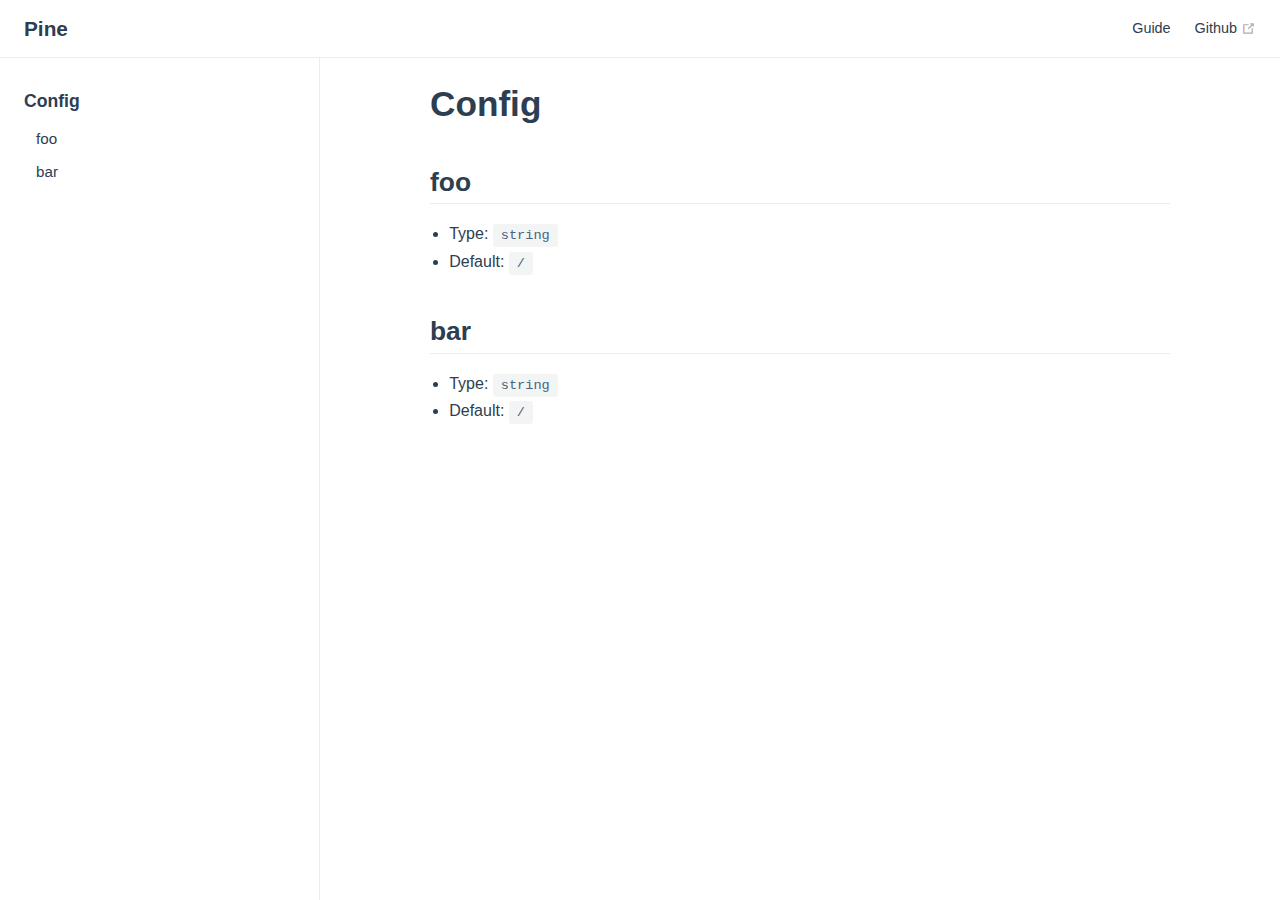
==== config/index.html @ f1e0f578 "initial commit" ====
<!DOCTYPE html>
<html lang="en-US">
  <head>
    <meta charset="utf-8">
    <meta name="viewport" content="width=device-width,initial-scale=1">
    <title>Config | Pine</title>
    <meta name="generator" content="VuePress 1.9.7">
    
    <meta name="description" content="">
    <meta name="theme-color" content="#3eaf7c">
    <meta name="apple-mobile-web-app-capable" content="yes">
    <meta name="apple-mobile-web-app-status-bar-style" content="black">
    
    <link rel="preload" href="/assets/css/0.styles.39a267be.css" as="style"><link rel="preload" href="/assets/js/app.b1ec6d34.js" as="script"><link rel="preload" href="/assets/js/2.e7767448.js" as="script"><link rel="preload" href="/assets/js/10.a19253a8.js" as="script"><link rel="prefetch" href="/assets/js/11.ebd62ddd.js"><link rel="prefetch" href="/assets/js/12.dfc4c2cf.js"><link rel="prefetch" href="/assets/js/13.0dc59c87.js"><link rel="prefetch" href="/assets/js/14.77c9f6ec.js"><link rel="prefetch" href="/assets/js/15.d4dd7ac7.js"><link rel="prefetch" href="/assets/js/16.641fc0c1.js"><link rel="prefetch" href="/assets/js/17.ef81d6ae.js"><link rel="prefetch" href="/assets/js/18.2c83feb0.js"><link rel="prefetch" href="/assets/js/19.b9b3221e.js"><link rel="prefetch" href="/assets/js/3.e2c10d88.js"><link rel="prefetch" href="/assets/js/4.1ddbd436.js"><link rel="prefetch" href="/assets/js/5.36d3f813.js"><link rel="prefetch" href="/assets/js/6.9d0b0da1.js"><link rel="prefetch" href="/assets/js/7.0ec991a2.js"><link rel="prefetch" href="/assets/js/8.6fa378a0.js"><link rel="prefetch" href="/assets/js/9.0c739134.js">
    <link rel="stylesheet" href="/assets/css/0.styles.39a267be.css">
  </head>
  <body>
    <div id="app" data-server-rendered="true"><div class="theme-container"><header class="navbar"><div class="sidebar-button"><svg xmlns="http://www.w3.org/2000/svg" aria-hidden="true" role="img" viewBox="0 0 448 512" class="icon"><path fill="currentColor" d="M436 124H12c-6.627 0-12-5.373-12-12V80c0-6.627 5.373-12 12-12h424c6.627 0 12 5.373 12 12v32c0 6.627-5.373 12-12 12zm0 160H12c-6.627 0-12-5.373-12-12v-32c0-6.627 5.373-12 12-12h424c6.627 0 12 5.373 12 12v32c0 6.627-5.373 12-12 12zm0 160H12c-6.627 0-12-5.373-12-12v-32c0-6.627 5.373-12 12-12h424c6.627 0 12 5.373 12 12v32c0 6.627-5.373 12-12 12z"></path></svg></div> <a href="/" class="home-link router-link-active"><!----> <span class="site-name">Pine</span></a> <div class="links"><!----> <nav class="nav-links can-hide"><div class="nav-item"><a href="/guide/" class="nav-link">
  Guide
</a></div><div class="nav-item"><a href="https://github.com/Palladium02/pine" target="_blank" rel="noopener noreferrer" class="nav-link external">
  Github
  <span><svg xmlns="http://www.w3.org/2000/svg" aria-hidden="true" focusable="false" x="0px" y="0px" viewBox="0 0 100 100" width="15" height="15" class="icon outbound"><path fill="currentColor" d="M18.8,85.1h56l0,0c2.2,0,4-1.8,4-4v-32h-8v28h-48v-48h28v-8h-32l0,0c-2.2,0-4,1.8-4,4v56C14.8,83.3,16.6,85.1,18.8,85.1z"></path> <polygon fill="currentColor" points="45.7,48.7 51.3,54.3 77.2,28.5 77.2,37.2 85.2,37.2 85.2,14.9 62.8,14.9 62.8,22.9 71.5,22.9"></polygon></svg> <span class="sr-only">(opens new window)</span></span></a></div> <!----></nav></div></header> <div class="sidebar-mask"></div> <aside class="sidebar"><nav class="nav-links"><div class="nav-item"><a href="/guide/" class="nav-link">
  Guide
</a></div><div class="nav-item"><a href="https://github.com/Palladium02/pine" target="_blank" rel="noopener noreferrer" class="nav-link external">
  Github
  <span><svg xmlns="http://www.w3.org/2000/svg" aria-hidden="true" focusable="false" x="0px" y="0px" viewBox="0 0 100 100" width="15" height="15" class="icon outbound"><path fill="currentColor" d="M18.8,85.1h56l0,0c2.2,0,4-1.8,4-4v-32h-8v28h-48v-48h28v-8h-32l0,0c-2.2,0-4,1.8-4,4v56C14.8,83.3,16.6,85.1,18.8,85.1z"></path> <polygon fill="currentColor" points="45.7,48.7 51.3,54.3 77.2,28.5 77.2,37.2 85.2,37.2 85.2,14.9 62.8,14.9 62.8,22.9 71.5,22.9"></polygon></svg> <span class="sr-only">(opens new window)</span></span></a></div> <!----></nav>  <ul class="sidebar-links"><li><section class="sidebar-group depth-0"><p class="sidebar-heading open"><span>Config</span> <!----></p> <ul class="sidebar-links sidebar-group-items"><li><a href="/config/#foo" class="sidebar-link">foo</a><ul class="sidebar-sub-headers"></ul></li><li><a href="/config/#bar" class="sidebar-link">bar</a><ul class="sidebar-sub-headers"></ul></li></ul></section></li></ul> </aside> <main class="page"> <div class="theme-default-content content__default"><h1 id="config"><a href="#config" class="header-anchor">#</a> Config</h1> <h2 id="foo"><a href="#foo" class="header-anchor">#</a> foo</h2> <ul><li>Type: <code>string</code></li> <li>Default: <code>/</code></li></ul> <h2 id="bar"><a href="#bar" class="header-anchor">#</a> bar</h2> <ul><li>Type: <code>string</code></li> <li>Default: <code>/</code></li></ul></div> <footer class="page-edit"><!----> <!----></footer> <!----> </main></div><div class="global-ui"></div></div>
    <script src="/assets/js/app.b1ec6d34.js" defer></script><script src="/assets/js/2.e7767448.js" defer></script><script src="/assets/js/10.a19253a8.js" defer></script>
  </body>
</html>
---- assets/css/0.styles.39a267be.css ----
code[class*=language-],pre[class*=language-]{color:#ccc;background:none;font-family:Consolas,Monaco,Andale Mono,Ubuntu Mono,monospace;font-size:1em;text-align:left;white-space:pre;word-spacing:normal;word-break:normal;word-wrap:normal;line-height:1.5;-moz-tab-size:4;-o-tab-size:4;tab-size:4;-webkit-hyphens:none;hyphens:none}pre[class*=language-]{padding:1em;margin:.5em 0;overflow:auto}:not(pre)>code[class*=language-],pre[class*=language-]{background:#2d2d2d}:not(pre)>code[class*=language-]{padding:.1em;border-radius:.3em;white-space:normal}.token.block-comment,.token.cdata,.token.comment,.token.doctype,.token.prolog{color:#999}.token.punctuation{color:#ccc}.token.attr-name,.token.deleted,.token.namespace,.token.tag{color:#e2777a}.token.function-name{color:#6196cc}.token.boolean,.token.function,.token.number{color:#f08d49}.token.class-name,.token.constant,.token.property,.token.symbol{color:#f8c555}.token.atrule,.token.builtin,.token.important,.token.keyword,.token.selector{color:#cc99cd}.token.attr-value,.token.char,.token.regex,.token.string,.token.variable{color:#7ec699}.token.entity,.token.operator,.token.url{color:#67cdcc}.token.bold,.token.important{font-weight:700}.token.italic{font-style:italic}.token.entity{cursor:help}.token.inserted{color:green}.theme-default-content code{color:#476582;padding:.25rem .5rem;margin:0;font-size:.85em;background-color:rgba(27,31,35,.05);border-radius:3px}.theme-default-content code .token.deleted{color:#ec5975}.theme-default-content code .token.inserted{color:#4287f5}.theme-default-content pre,.theme-default-content pre[class*=language-]{line-height:1.4;padding:1.25rem 1.5rem;margin:.85rem 0;background-color:#282c34;border-radius:6px;overflow:auto}.theme-default-content pre[class*=language-] code,.theme-default-content pre code{color:#fff;padding:0;background-color:transparent;border-radius:0}div[class*=language-]{position:relative;background-color:#282c34;border-radius:6px}div[class*=language-] .highlight-lines{-webkit-user-select:none;user-select:none;padding-top:1.3rem;position:absolute;top:0;left:0;width:100%;line-height:1.4}div[class*=language-] .highlight-lines .highlighted{background-color:rgba(0,0,0,.66)}div[class*=language-] pre,div[class*=language-] pre[class*=language-]{background:transparent;position:relative;z-index:1}div[class*=language-]:before{position:absolute;z-index:3;top:.8em;right:1em;font-size:.75rem;color:hsla(0,0%,100%,.4)}div[class*=language-]:not(.line-numbers-mode) .line-numbers-wrapper{display:none}div[class*=language-].line-numbers-mode .highlight-lines .highlighted{position:relative}div[class*=language-].line-numbers-mode .highlight-lines .highlighted:before{content:" ";position:absolute;z-index:3;left:0;top:0;display:block;width:3.5rem;height:100%;background-color:rgba(0,0,0,.66)}div[class*=language-].line-numbers-mode pre{padding-left:4.5rem;vertical-align:middle}div[class*=language-].line-numbers-mode .line-numbers-wrapper{position:absolute;top:0;width:3.5rem;text-align:center;color:hsla(0,0%,100%,.3);padding:1.25rem 0;line-height:1.4}div[class*=language-].line-numbers-mode .line-numbers-wrapper br{-webkit-user-select:none;user-select:none}div[class*=language-].line-numbers-mode .line-numbers-wrapper .line-number{position:relative;z-index:4;-webkit-user-select:none;user-select:none;font-size:.85em}div[class*=language-].line-numbers-mode:after{content:"";position:absolute;z-index:2;top:0;left:0;width:3.5rem;height:100%;border-radius:6px 0 0 6px;border-right:1px solid rgba(0,0,0,.66);background-color:#282c34}div[class~=language-js]:before{content:"js"}div[class~=language-ts]:before{content:"ts"}div[class~=language-html]:before{content:"html"}div[class~=language-md]:before{content:"md"}div[class~=language-vue]:before{content:"vue"}div[class~=language-css]:before{content:"css"}div[class~=language-sass]:before{content:"sass"}div[class~=language-scss]:before{content:"scss"}div[class~=language-less]:before{content:"less"}div[class~=language-stylus]:before{content:"stylus"}div[class~=language-go]:before{content:"go"}div[class~=language-java]:before{content:"java"}div[class~=language-c]:before{content:"c"}div[class~=language-sh]:before{content:"sh"}div[class~=language-yaml]:before{content:"yaml"}div[class~=language-py]:before{content:"py"}div[class~=language-docker]:before{content:"docker"}div[class~=language-dockerfile]:before{content:"dockerfile"}div[class~=language-makefile]:before{content:"makefile"}div[class~=language-javascript]:before{content:"js"}div[class~=language-typescript]:before{content:"ts"}div[class~=language-markup]:before{content:"html"}div[class~=language-markdown]:before{content:"md"}div[class~=language-json]:before{content:"json"}div[class~=language-ruby]:before{content:"rb"}div[class~=language-python]:before{content:"py"}div[class~=language-bash]:before{content:"sh"}div[class~=language-php]:before{content:"php"}.custom-block .custom-block-title{font-weight:600;margin-bottom:-.4rem}.custom-block.danger,.custom-block.tip,.custom-block.warning{padding:.1rem 1.5rem;border-left-width:.5rem;border-left-style:solid;margin:1rem 0}.custom-block.tip{background-color:#f3f5f7;border-color:#42b983}.custom-block.warning{background-color:rgba(255,229,100,.3);border-color:#e7c000;color:#6b5900}.custom-block.warning .custom-block-title{color:#b29400}.custom-block.warning a{color:#2c3e50}.custom-block.danger{background-color:#ffe6e6;border-color:#c00;color:#4d0000}.custom-block.danger .custom-block-title{color:#900}.custom-block.danger a{color:#2c3e50}.custom-block.details{display:block;position:relative;border-radius:2px;margin:1.6em 0;padding:1.6em;background-color:#eee}.custom-block.details h4{margin-top:0}.custom-block.details figure:last-child,.custom-block.details p:last-child{margin-bottom:0;padding-bottom:0}.custom-block.details summary{outline:none;cursor:pointer}.arrow{display:inline-block;width:0;height:0}.arrow.up{border-bottom:6px solid #ccc}.arrow.down,.arrow.up{border-left:4px solid transparent;border-right:4px solid transparent}.arrow.down{border-top:6px solid #ccc}.arrow.right{border-left:6px solid #ccc}.arrow.left,.arrow.right{border-top:4px solid transparent;border-bottom:4px solid transparent}.arrow.left{border-right:6px solid #ccc}.theme-default-content:not(.custom){max-width:740px;margin:0 auto;padding:2rem 2.5rem}@media (max-width:959px){.theme-default-content:not(.custom){padding:2rem}}@media (max-width:419px){.theme-default-content:not(.custom){padding:1.5rem}}.table-of-contents .badge{vertical-align:middle}body,html{padding:0;margin:0;background-color:#fff}body{font-family:-apple-system,BlinkMacSystemFont,Segoe UI,Roboto,Oxygen,Ubuntu,Cantarell,Fira Sans,Droid Sans,Helvetica Neue,sans-serif;-webkit-font-smoothing:antialiased;-moz-osx-font-smoothing:grayscale;font-size:16px;color:#2c3e50}.page{padding-left:20rem}.navbar{z-index:20;right:0;height:3.6rem;background-color:#fff;box-sizing:border-box;border-bottom:1px solid #eaecef}.navbar,.sidebar-mask{position:fixed;top:0;left:0}.sidebar-mask{z-index:9;width:100vw;height:100vh;display:none}.sidebar{font-size:16px;background-color:#fff;width:20rem;position:fixed;z-index:10;margin:0;top:3.6rem;left:0;bottom:0;box-sizing:border-box;border-right:1px solid #eaecef;overflow-y:auto}.theme-default-content:not(.custom)>:first-child{margin-top:3.6rem}.theme-default-content:not(.custom) a:hover{text-decoration:underline}.theme-default-content:not(.custom) p.demo{padding:1rem 1.5rem;border:1px solid #ddd;border-radius:4px}.theme-default-content:not(.custom) img{max-width:100%}.theme-default-content.custom{padding:0;margin:0}.theme-default-content.custom img{max-width:100%}a{font-weight:500;text-decoration:none}a,p a code{color:#4287f5}p a code{font-weight:400}kbd{background:#eee;border:.15rem solid #ddd;border-bottom:.25rem solid #ddd;border-radius:.15rem;padding:0 .15em}blockquote{font-size:1rem;color:#999;border-left:.2rem solid #dfe2e5;margin:1rem 0;padding:.25rem 0 .25rem 1rem}blockquote>p{margin:0}ol,ul{padding-left:1.2em}strong{font-weight:600}h1,h2,h3,h4,h5,h6{font-weight:600;line-height:1.25}.theme-default-content:not(.custom)>h1,.theme-default-content:not(.custom)>h2,.theme-default-content:not(.custom)>h3,.theme-default-content:not(.custom)>h4,.theme-default-content:not(.custom)>h5,.theme-default-content:not(.custom)>h6{margin-top:-3.1rem;padding-top:4.6rem;margin-bottom:0}.theme-default-content:not(.custom)>h1:first-child,.theme-default-content:not(.custom)>h2:first-child,.theme-default-content:not(.custom)>h3:first-child,.theme-default-content:not(.custom)>h4:first-child,.theme-default-content:not(.custom)>h5:first-child,.theme-default-content:not(.custom)>h6:first-child{margin-top:-1.5rem;margin-bottom:1rem}.theme-default-content:not(.custom)>h1:first-child+.custom-block,.theme-default-content:not(.custom)>h1:first-child+p,.theme-default-content:not(.custom)>h1:first-child+pre,.theme-default-content:not(.custom)>h2:first-child+.custom-block,.theme-default-content:not(.custom)>h2:first-child+p,.theme-default-content:not(.custom)>h2:first-child+pre,.theme-default-content:not(.custom)>h3:first-child+.custom-block,.theme-default-content:not(.custom)>h3:first-child+p,.theme-default-content:not(.custom)>h3:first-child+pre,.theme-default-content:not(.custom)>h4:first-child+.custom-block,.theme-default-content:not(.custom)>h4:first-child+p,.theme-default-content:not(.custom)>h4:first-child+pre,.theme-default-content:not(.custom)>h5:first-child+.custom-block,.theme-default-content:not(.custom)>h5:first-child+p,.theme-default-content:not(.custom)>h5:first-child+pre,.theme-default-content:not(.custom)>h6:first-child+.custom-block,.theme-default-content:not(.custom)>h6:first-child+p,.theme-default-content:not(.custom)>h6:first-child+pre{margin-top:2rem}h1:focus .header-anchor,h1:hover .header-anchor,h2:focus .header-anchor,h2:hover .header-anchor,h3:focus .header-anchor,h3:hover .header-anchor,h4:focus .header-anchor,h4:hover .header-anchor,h5:focus .header-anchor,h5:hover .header-anchor,h6:focus .header-anchor,h6:hover .header-anchor{opacity:1}h1{font-size:2.2rem}h2{font-size:1.65rem;padding-bottom:.3rem;border-bottom:1px solid #eaecef}h3{font-size:1.35rem}a.header-anchor{font-size:.85em;float:left;margin-left:-.87em;padding-right:.23em;margin-top:.125em;opacity:0}a.header-anchor:focus,a.header-anchor:hover{text-decoration:none}.line-number,code,kbd{font-family:source-code-pro,Menlo,Monaco,Consolas,Courier New,monospace}ol,p,ul{line-height:1.7}hr{border:0;border-top:1px solid #eaecef}table{border-collapse:collapse;margin:1rem 0;display:block;overflow-x:auto}tr{border-top:1px solid #dfe2e5}tr:nth-child(2n){background-color:#f6f8fa}td,th{border:1px solid #dfe2e5;padding:.6em 1em}.theme-container.sidebar-open .sidebar-mask{display:block}.theme-container.no-navbar .theme-default-content:not(.custom)>h1,.theme-container.no-navbar h2,.theme-container.no-navbar h3,.theme-container.no-navbar h4,.theme-container.no-navbar h5,.theme-container.no-navbar h6{margin-top:1.5rem;padding-top:0}.theme-container.no-navbar .sidebar{top:0}@media (min-width:720px){.theme-container.no-sidebar .sidebar{display:none}.theme-container.no-sidebar .page{padding-left:0}}@media (max-width:959px){.sidebar{font-size:15px;width:16.4rem}.page{padding-left:16.4rem}}@media (max-width:719px){.sidebar{top:0;padding-top:3.6rem;transform:translateX(-100%);transition:transform .2s ease}.page{padding-left:0}.theme-container.sidebar-open .sidebar{transform:translateX(0)}.theme-container.no-navbar .sidebar{padding-top:0}}@media (max-width:419px){h1{font-size:1.9rem}.theme-default-content div[class*=language-]{margin:.85rem -1.5rem;border-radius:0}}.home .hero img{max-width:450px!important}.tip{border-color:#4287f5!important}#nprogress{pointer-events:none}#nprogress .bar{background:#4287f5;position:fixed;z-index:1031;top:0;left:0;width:100%;height:2px}#nprogress .peg{display:block;position:absolute;right:0;width:100px;height:100%;box-shadow:0 0 10px #4287f5,0 0 5px #4287f5;opacity:1;transform:rotate(3deg) translateY(-4px)}#nprogress .spinner{display:block;position:fixed;z-index:1031;top:15px;right:15px}#nprogress .spinner-icon{width:18px;height:18px;box-sizing:border-box;border-color:#4287f5 transparent transparent #4287f5;border-style:solid;border-width:2px;border-radius:50%;-webkit-animation:nprogress-spinner .4s linear infinite;animation:nprogress-spinner .4s linear infinite}.nprogress-custom-parent{overflow:hidden;position:relative}.nprogress-custom-parent #nprogress .bar,.nprogress-custom-parent #nprogress .spinner{position:absolute}@-webkit-keyframes nprogress-spinner{0%{transform:rotate(0deg)}to{transform:rotate(1turn)}}@keyframes nprogress-spinner{0%{transform:rotate(0deg)}to{transform:rotate(1turn)}}.icon.outbound{color:#aaa;display:inline-block;vertical-align:middle;position:relative;top:-1px}.sr-only{position:absolute;width:1px;height:1px;padding:0;margin:-1px;overflow:hidden;clip:rect(0,0,0,0);white-space:nowrap;border-width:0}.home{padding:3.6rem 2rem 0;max-width:960px;margin:0 auto;display:block}.home .hero{text-align:center}.home .hero img{max-width:100%;max-height:280px;display:block;margin:3rem auto 1.5rem}.home .hero h1{font-size:3rem}.home .hero .action,.home .hero .description,.home .hero h1{margin:1.8rem auto}.home .hero .description{max-width:35rem;font-size:1.6rem;line-height:1.3;color:#6a8bad}.home .hero .action-button{display:inline-block;font-size:1.2rem;color:#fff;background-color:#4287f5;padding:.8rem 1.6rem;border-radius:4px;transition:background-color .1s ease;box-sizing:border-box;border-bottom:1px solid #2474f3}.home .hero .action-button:hover{background-color:#5593f6}.home .features{border-top:1px solid #eaecef;padding:1.2rem 0;margin-top:2.5rem;display:flex;flex-wrap:wrap;align-items:flex-start;align-content:stretch;justify-content:space-between}.home .feature{flex-grow:1;flex-basis:30%;max-width:30%}.home .feature h2{font-size:1.4rem;font-weight:500;border-bottom:none;padding-bottom:0;color:#3a5169}.home .feature p{color:#4e6e8e}.home .footer{padding:2.5rem;border-top:1px solid #eaecef;text-align:center;color:#4e6e8e}@media (max-width:719px){.home .features{flex-direction:column}.home .feature{max-width:100%;padding:0 2.5rem}}@media (max-width:419px){.home{padding-left:1.5rem;padding-right:1.5rem}.home .hero img{max-height:210px;margin:2rem auto 1.2rem}.home .hero h1{font-size:2rem}.home .hero .action,.home .hero .description,.home .hero h1{margin:1.2rem auto}.home .hero .description{font-size:1.2rem}.home .hero .action-button{font-size:1rem;padding:.6rem 1.2rem}.home .feature h2{font-size:1.25rem}}.search-box{display:inline-block;position:relative;margin-right:1rem}.search-box input{cursor:text;width:10rem;height:2rem;color:#4e6e8e;display:inline-block;border:1px solid #cfd4db;border-radius:2rem;font-size:.9rem;line-height:2rem;padding:0 .5rem 0 2rem;outline:none;transition:all .2s ease;background:#fff url(/assets/img/search.83621669.svg) .6rem .5rem no-repeat;background-size:1rem}.search-box input:focus{cursor:auto;border-color:#4287f5}.search-box .suggestions{background:#fff;width:20rem;position:absolute;top:2rem;border:1px solid #cfd4db;border-radius:6px;padding:.4rem;list-style-type:none}.search-box .suggestions.align-right{right:0}.search-box .suggestion{line-height:1.4;padding:.4rem .6rem;border-radius:4px;cursor:pointer}.search-box .suggestion a{white-space:normal;color:#5d82a6}.search-box .suggestion a .page-title{font-weight:600}.search-box .suggestion a .header{font-size:.9em;margin-left:.25em}.search-box .suggestion.focused{background-color:#f3f4f5}.search-box .suggestion.focused a{color:#4287f5}@media (max-width:959px){.search-box input{cursor:pointer;width:0;border-color:transparent;position:relative}.search-box input:focus{cursor:text;left:0;width:10rem}}@media (-ms-high-contrast:none){.search-box input{height:2rem}}@media (max-width:959px) and (min-width:719px){.search-box .suggestions{left:0}}@media (max-width:719px){.search-box{margin-right:0}.search-box input{left:1rem}.search-box .suggestions{right:0}}@media (max-width:419px){.search-box .suggestions{width:calc(100vw - 4rem)}.search-box input:focus{width:8rem}}.sidebar-button{cursor:pointer;display:none;width:1.25rem;height:1.25rem;position:absolute;padding:.6rem;top:.6rem;left:1rem}.sidebar-button .icon{display:block;width:1.25rem;height:1.25rem}@media (max-width:719px){.sidebar-button{display:block}}.dropdown-enter,.dropdown-leave-to{height:0!important}.dropdown-wrapper{cursor:pointer}.dropdown-wrapper .dropdown-title,.dropdown-wrapper .mobile-dropdown-title{display:block;font-size:.9rem;font-family:inherit;cursor:inherit;padding:inherit;line-height:1.4rem;background:transparent;border:none;font-weight:500;color:#2c3e50}.dropdown-wrapper .dropdown-title:hover,.dropdown-wrapper .mobile-dropdown-title:hover{border-color:transparent}.dropdown-wrapper .dropdown-title .arrow,.dropdown-wrapper .mobile-dropdown-title .arrow{vertical-align:middle;margin-top:-1px;margin-left:.4rem}.dropdown-wrapper .mobile-dropdown-title{display:none;font-weight:600}.dropdown-wrapper .mobile-dropdown-title font-size inherit:hover{color:#4287f5}.dropdown-wrapper .nav-dropdown .dropdown-item{color:inherit;line-height:1.7rem}.dropdown-wrapper .nav-dropdown .dropdown-item h4{margin:.45rem 0 0;border-top:1px solid #eee;padding:1rem 1.5rem .45rem 1.25rem}.dropdown-wrapper .nav-dropdown .dropdown-item .dropdown-subitem-wrapper{padding:0;list-style:none}.dropdown-wrapper .nav-dropdown .dropdown-item .dropdown-subitem-wrapper .dropdown-subitem{font-size:.9em}.dropdown-wrapper .nav-dropdown .dropdown-item a{display:block;line-height:1.7rem;position:relative;border-bottom:none;font-weight:400;margin-bottom:0;padding:0 1.5rem 0 1.25rem}.dropdown-wrapper .nav-dropdown .dropdown-item a.router-link-active,.dropdown-wrapper .nav-dropdown .dropdown-item a:hover{color:#4287f5}.dropdown-wrapper .nav-dropdown .dropdown-item a.router-link-active:after{content:"";width:0;height:0;border-left:5px solid #4287f5;border-top:3px solid transparent;border-bottom:3px solid transparent;position:absolute;top:calc(50% - 2px);left:9px}.dropdown-wrapper .nav-dropdown .dropdown-item:first-child h4{margin-top:0;padding-top:0;border-top:0}@media (max-width:719px){.dropdown-wrapper.open .dropdown-title{margin-bottom:.5rem}.dropdown-wrapper .dropdown-title{display:none}.dropdown-wrapper .mobile-dropdown-title{display:block}.dropdown-wrapper .nav-dropdown{transition:height .1s ease-out;overflow:hidden}.dropdown-wrapper .nav-dropdown .dropdown-item h4{border-top:0;margin-top:0;padding-top:0}.dropdown-wrapper .nav-dropdown .dropdown-item>a,.dropdown-wrapper .nav-dropdown .dropdown-item h4{font-size:15px;line-height:2rem}.dropdown-wrapper .nav-dropdown .dropdown-item .dropdown-subitem{font-size:14px;padding-left:1rem}}@media (min-width:719px){.dropdown-wrapper{height:1.8rem}.dropdown-wrapper.open .nav-dropdown,.dropdown-wrapper:hover .nav-dropdown{display:block!important}.dropdown-wrapper.open:blur{display:none}.dropdown-wrapper .nav-dropdown{display:none;height:auto!important;box-sizing:border-box;max-height:calc(100vh - 2.7rem);overflow-y:auto;position:absolute;top:100%;right:0;background-color:#fff;padding:.6rem 0;border:1px solid;border-color:#ddd #ddd #ccc;text-align:left;border-radius:.25rem;white-space:nowrap;margin:0}}.nav-links{display:inline-block}.nav-links a{line-height:1.4rem;color:inherit}.nav-links a.router-link-active,.nav-links a:hover{color:#4287f5}.nav-links .nav-item{position:relative;display:inline-block;margin-left:1.5rem;line-height:2rem}.nav-links .nav-item:first-child{margin-left:0}.nav-links .repo-link{margin-left:1.5rem}@media (max-width:719px){.nav-links .nav-item,.nav-links .repo-link{margin-left:0}}@media (min-width:719px){.nav-links a.router-link-active,.nav-links a:hover{color:#2c3e50}.nav-item>a:not(.external).router-link-active,.nav-item>a:not(.external):hover{margin-bottom:-2px;border-bottom:2px solid #5191f6}}.navbar{padding:.7rem 1.5rem;line-height:2.2rem}.navbar a,.navbar img,.navbar span{display:inline-block}.navbar .logo{height:2.2rem;min-width:2.2rem;margin-right:.8rem;vertical-align:top}.navbar .site-name{font-size:1.3rem;font-weight:600;color:#2c3e50;position:relative}.navbar .links{padding-left:1.5rem;box-sizing:border-box;background-color:#fff;white-space:nowrap;font-size:.9rem;position:absolute;right:1.5rem;top:.7rem;display:flex}.navbar .links .search-box{flex:0 0 auto;vertical-align:top}@media (max-width:719px){.navbar{padding-left:4rem}.navbar .can-hide{display:none}.navbar .links{padding-left:1.5rem}.navbar .site-name{width:calc(100vw - 9.4rem);overflow:hidden;white-space:nowrap;text-overflow:ellipsis}}.page-edit{max-width:740px;margin:0 auto;padding:2rem 2.5rem}@media (max-width:959px){.page-edit{padding:2rem}}@media (max-width:419px){.page-edit{padding:1.5rem}}.page-edit{padding-top:1rem;padding-bottom:1rem;overflow:auto}.page-edit .edit-link{display:inline-block}.page-edit .edit-link a{color:#4e6e8e;margin-right:.25rem}.page-edit .last-updated{float:right;font-size:.9em}.page-edit .last-updated .prefix{font-weight:500;color:#4e6e8e}.page-edit .last-updated .time{font-weight:400;color:#767676}@media (max-width:719px){.page-edit .edit-link{margin-bottom:.5rem}.page-edit .last-updated{font-size:.8em;float:none;text-align:left}}.page-nav{max-width:740px;margin:0 auto;padding:2rem 2.5rem}@media (max-width:959px){.page-nav{padding:2rem}}@media (max-width:419px){.page-nav{padding:1.5rem}}.page-nav{padding-top:1rem;padding-bottom:0}.page-nav .inner{min-height:2rem;margin-top:0;border-top:1px solid #eaecef;padding-top:1rem;overflow:auto}.page-nav .next{float:right}.page{padding-bottom:2rem;display:block}.sidebar-group .sidebar-group{padding-left:.5em}.sidebar-group:not(.collapsable) .sidebar-heading:not(.clickable){cursor:auto;color:inherit}.sidebar-group.is-sub-group{padding-left:0}.sidebar-group.is-sub-group>.sidebar-heading{font-size:.95em;line-height:1.4;font-weight:400;padding-left:2rem}.sidebar-group.is-sub-group>.sidebar-heading:not(.clickable){opacity:.5}.sidebar-group.is-sub-group>.sidebar-group-items{padding-left:1rem}.sidebar-group.is-sub-group>.sidebar-group-items>li>.sidebar-link{font-size:.95em;border-left:none}.sidebar-group.depth-2>.sidebar-heading{border-left:none}.sidebar-heading{color:#2c3e50;transition:color .15s ease;cursor:pointer;font-size:1.1em;font-weight:700;padding:.35rem 1.5rem .35rem 1.25rem;width:100%;box-sizing:border-box;margin:0;border-left:.25rem solid transparent}.sidebar-heading.open,.sidebar-heading:hover{color:inherit}.sidebar-heading .arrow{position:relative;top:-.12em;left:.5em}.sidebar-heading.clickable.active{font-weight:600;color:#4287f5;border-left-color:#4287f5}.sidebar-heading.clickable:hover{color:#4287f5}.sidebar-group-items{transition:height .1s ease-out;font-size:.95em;overflow:hidden}.sidebar .sidebar-sub-headers{padding-left:1rem;font-size:.95em}a.sidebar-link{font-size:1em;font-weight:400;display:inline-block;color:#2c3e50;border-left:.25rem solid transparent;padding:.35rem 1rem .35rem 1.25rem;line-height:1.4;width:100%;box-sizing:border-box}a.sidebar-link:hover{color:#4287f5}a.sidebar-link.active{font-weight:600;color:#4287f5;border-left-color:#4287f5}.sidebar-group a.sidebar-link{padding-left:2rem}.sidebar-sub-headers a.sidebar-link{padding-top:.25rem;padding-bottom:.25rem;border-left:none}.sidebar-sub-headers a.sidebar-link.active{font-weight:500}.sidebar ul{padding:0;margin:0;list-style-type:none}.sidebar a{display:inline-block}.sidebar .nav-links{display:none;border-bottom:1px solid #eaecef;padding:.5rem 0 .75rem}.sidebar .nav-links a{font-weight:600}.sidebar .nav-links .nav-item,.sidebar .nav-links .repo-link{display:block;line-height:1.25rem;font-size:1.1em;padding:.5rem 0 .5rem 1.5rem}.sidebar>.sidebar-links{padding:1.5rem 0}.sidebar>.sidebar-links>li>a.sidebar-link{font-size:1.1em;line-height:1.7;font-weight:700}.sidebar>.sidebar-links>li:not(:first-child){margin-top:.75rem}@media (max-width:719px){.sidebar .nav-links{display:block}.sidebar .nav-links .dropdown-wrapper .nav-dropdown .dropdown-item a.router-link-active:after{top:calc(1rem - 2px)}.sidebar>.sidebar-links{padding:1rem 0}}.badge[data-v-15b7b770]{display:inline-block;font-size:14px;height:18px;line-height:18px;border-radius:3px;padding:0 6px;color:#fff}.badge.green[data-v-15b7b770],.badge.tip[data-v-15b7b770],.badge[data-v-15b7b770]{background-color:#42b983}.badge.error[data-v-15b7b770]{background-color:#da5961}.badge.warn[data-v-15b7b770],.badge.warning[data-v-15b7b770],.badge.yellow[data-v-15b7b770]{background-color:#e7c000}.badge+.badge[data-v-15b7b770]{margin-left:5px}.theme-code-group__nav[data-v-deefee04]{margin-bottom:-35px;background-color:#282c34;padding-bottom:22px;border-top-left-radius:6px;border-top-right-radius:6px;padding-left:10px;padding-top:10px}.theme-code-group__ul[data-v-deefee04]{margin:auto 0;padding-left:0;display:inline-flex;list-style:none}.theme-code-group__nav-tab[data-v-deefee04]{border:0;padding:5px;cursor:pointer;background-color:transparent;font-size:.85em;line-height:1.4;color:hsla(0,0%,100%,.9);font-weight:600}.theme-code-group__nav-tab-active[data-v-deefee04]{border-bottom:1px solid #42b983}.pre-blank[data-v-deefee04]{color:#42b983}.theme-code-block[data-v-759a7d02]{display:none}.theme-code-block__active[data-v-759a7d02]{display:block}.theme-code-block>pre[data-v-759a7d02]{background-color:orange}
---- assets/css/0.styles.39a267be.css ----
code[class*=language-],pre[class*=language-]{color:#ccc;background:none;font-family:Consolas,Monaco,Andale Mono,Ubuntu Mono,monospace;font-size:1em;text-align:left;white-space:pre;word-spacing:normal;word-break:normal;word-wrap:normal;line-height:1.5;-moz-tab-size:4;-o-tab-size:4;tab-size:4;-webkit-hyphens:none;hyphens:none}pre[class*=language-]{padding:1em;margin:.5em 0;overflow:auto}:not(pre)>code[class*=language-],pre[class*=language-]{background:#2d2d2d}:not(pre)>code[class*=language-]{padding:.1em;border-radius:.3em;white-space:normal}.token.block-comment,.token.cdata,.token.comment,.token.doctype,.token.prolog{color:#999}.token.punctuation{color:#ccc}.token.attr-name,.token.deleted,.token.namespace,.token.tag{color:#e2777a}.token.function-name{color:#6196cc}.token.boolean,.token.function,.token.number{color:#f08d49}.token.class-name,.token.constant,.token.property,.token.symbol{color:#f8c555}.token.atrule,.token.builtin,.token.important,.token.keyword,.token.selector{color:#cc99cd}.token.attr-value,.token.char,.token.regex,.token.string,.token.variable{color:#7ec699}.token.entity,.token.operator,.token.url{color:#67cdcc}.token.bold,.token.important{font-weight:700}.token.italic{font-style:italic}.token.entity{cursor:help}.token.inserted{color:green}.theme-default-content code{color:#476582;padding:.25rem .5rem;margin:0;font-size:.85em;background-color:rgba(27,31,35,.05);border-radius:3px}.theme-default-content code .token.deleted{color:#ec5975}.theme-default-content code .token.inserted{color:#4287f5}.theme-default-content pre,.theme-default-content pre[class*=language-]{line-height:1.4;padding:1.25rem 1.5rem;margin:.85rem 0;background-color:#282c34;border-radius:6px;overflow:auto}.theme-default-content pre[class*=language-] code,.theme-default-content pre code{color:#fff;padding:0;background-color:transparent;border-radius:0}div[class*=language-]{position:relative;background-color:#282c34;border-radius:6px}div[class*=language-] .highlight-lines{-webkit-user-select:none;user-select:none;padding-top:1.3rem;position:absolute;top:0;left:0;width:100%;line-height:1.4}div[class*=language-] .highlight-lines .highlighted{background-color:rgba(0,0,0,.66)}div[class*=language-] pre,div[class*=language-] pre[class*=language-]{background:transparent;position:relative;z-index:1}div[class*=language-]:before{position:absolute;z-index:3;top:.8em;right:1em;font-size:.75rem;color:hsla(0,0%,100%,.4)}div[class*=language-]:not(.line-numbers-mode) .line-numbers-wrapper{display:none}div[class*=language-].line-numbers-mode .highlight-lines .highlighted{position:relative}div[class*=language-].line-numbers-mode .highlight-lines .highlighted:before{content:" ";position:absolute;z-index:3;left:0;top:0;display:block;width:3.5rem;height:100%;background-color:rgba(0,0,0,.66)}div[class*=language-].line-numbers-mode pre{padding-left:4.5rem;vertical-align:middle}div[class*=language-].line-numbers-mode .line-numbers-wrapper{position:absolute;top:0;width:3.5rem;text-align:center;color:hsla(0,0%,100%,.3);padding:1.25rem 0;line-height:1.4}div[class*=language-].line-numbers-mode .line-numbers-wrapper br{-webkit-user-select:none;user-select:none}div[class*=language-].line-numbers-mode .line-numbers-wrapper .line-number{position:relative;z-index:4;-webkit-user-select:none;user-select:none;font-size:.85em}div[class*=language-].line-numbers-mode:after{content:"";position:absolute;z-index:2;top:0;left:0;width:3.5rem;height:100%;border-radius:6px 0 0 6px;border-right:1px solid rgba(0,0,0,.66);background-color:#282c34}div[class~=language-js]:before{content:"js"}div[class~=language-ts]:before{content:"ts"}div[class~=language-html]:before{content:"html"}div[class~=language-md]:before{content:"md"}div[class~=language-vue]:before{content:"vue"}div[class~=language-css]:before{content:"css"}div[class~=language-sass]:before{content:"sass"}div[class~=language-scss]:before{content:"scss"}div[class~=language-less]:before{content:"less"}div[class~=language-stylus]:before{content:"stylus"}div[class~=language-go]:before{content:"go"}div[class~=language-java]:before{content:"java"}div[class~=language-c]:before{content:"c"}div[class~=language-sh]:before{content:"sh"}div[class~=language-yaml]:before{content:"yaml"}div[class~=language-py]:before{content:"py"}div[class~=language-docker]:before{content:"docker"}div[class~=language-dockerfile]:before{content:"dockerfile"}div[class~=language-makefile]:before{content:"makefile"}div[class~=language-javascript]:before{content:"js"}div[class~=language-typescript]:before{content:"ts"}div[class~=language-markup]:before{content:"html"}div[class~=language-markdown]:before{content:"md"}div[class~=language-json]:before{content:"json"}div[class~=language-ruby]:before{content:"rb"}div[class~=language-python]:before{content:"py"}div[class~=language-bash]:before{content:"sh"}div[class~=language-php]:before{content:"php"}.custom-block .custom-block-title{font-weight:600;margin-bottom:-.4rem}.custom-block.danger,.custom-block.tip,.custom-block.warning{padding:.1rem 1.5rem;border-left-width:.5rem;border-left-style:solid;margin:1rem 0}.custom-block.tip{background-color:#f3f5f7;border-color:#42b983}.custom-block.warning{background-color:rgba(255,229,100,.3);border-color:#e7c000;color:#6b5900}.custom-block.warning .custom-block-title{color:#b29400}.custom-block.warning a{color:#2c3e50}.custom-block.danger{background-color:#ffe6e6;border-color:#c00;color:#4d0000}.custom-block.danger .custom-block-title{color:#900}.custom-block.danger a{color:#2c3e50}.custom-block.details{display:block;position:relative;border-radius:2px;margin:1.6em 0;padding:1.6em;background-color:#eee}.custom-block.details h4{margin-top:0}.custom-block.details figure:last-child,.custom-block.details p:last-child{margin-bottom:0;padding-bottom:0}.custom-block.details summary{outline:none;cursor:pointer}.arrow{display:inline-block;width:0;height:0}.arrow.up{border-bottom:6px solid #ccc}.arrow.down,.arrow.up{border-left:4px solid transparent;border-right:4px solid transparent}.arrow.down{border-top:6px solid #ccc}.arrow.right{border-left:6px solid #ccc}.arrow.left,.arrow.right{border-top:4px solid transparent;border-bottom:4px solid transparent}.arrow.left{border-right:6px solid #ccc}.theme-default-content:not(.custom){max-width:740px;margin:0 auto;padding:2rem 2.5rem}@media (max-width:959px){.theme-default-content:not(.custom){padding:2rem}}@media (max-width:419px){.theme-default-content:not(.custom){padding:1.5rem}}.table-of-contents .badge{vertical-align:middle}body,html{padding:0;margin:0;background-color:#fff}body{font-family:-apple-system,BlinkMacSystemFont,Segoe UI,Roboto,Oxygen,Ubuntu,Cantarell,Fira Sans,Droid Sans,Helvetica Neue,sans-serif;-webkit-font-smoothing:antialiased;-moz-osx-font-smoothing:grayscale;font-size:16px;color:#2c3e50}.page{padding-left:20rem}.navbar{z-index:20;right:0;height:3.6rem;background-color:#fff;box-sizing:border-box;border-bottom:1px solid #eaecef}.navbar,.sidebar-mask{position:fixed;top:0;left:0}.sidebar-mask{z-index:9;width:100vw;height:100vh;display:none}.sidebar{font-size:16px;background-color:#fff;width:20rem;position:fixed;z-index:10;margin:0;top:3.6rem;left:0;bottom:0;box-sizing:border-box;border-right:1px solid #eaecef;overflow-y:auto}.theme-default-content:not(.custom)>:first-child{margin-top:3.6rem}.theme-default-content:not(.custom) a:hover{text-decoration:underline}.theme-default-content:not(.custom) p.demo{padding:1rem 1.5rem;border:1px solid #ddd;border-radius:4px}.theme-default-content:not(.custom) img{max-width:100%}.theme-default-content.custom{padding:0;margin:0}.theme-default-content.custom img{max-width:100%}a{font-weight:500;text-decoration:none}a,p a code{color:#4287f5}p a code{font-weight:400}kbd{background:#eee;border:.15rem solid #ddd;border-bottom:.25rem solid #ddd;border-radius:.15rem;padding:0 .15em}blockquote{font-size:1rem;color:#999;border-left:.2rem solid #dfe2e5;margin:1rem 0;padding:.25rem 0 .25rem 1rem}blockquote>p{margin:0}ol,ul{padding-left:1.2em}strong{font-weight:600}h1,h2,h3,h4,h5,h6{font-weight:600;line-height:1.25}.theme-default-content:not(.custom)>h1,.theme-default-content:not(.custom)>h2,.theme-default-content:not(.custom)>h3,.theme-default-content:not(.custom)>h4,.theme-default-content:not(.custom)>h5,.theme-default-content:not(.custom)>h6{margin-top:-3.1rem;padding-top:4.6rem;margin-bottom:0}.theme-default-content:not(.custom)>h1:first-child,.theme-default-content:not(.custom)>h2:first-child,.theme-default-content:not(.custom)>h3:first-child,.theme-default-content:not(.custom)>h4:first-child,.theme-default-content:not(.custom)>h5:first-child,.theme-default-content:not(.custom)>h6:first-child{margin-top:-1.5rem;margin-bottom:1rem}.theme-default-content:not(.custom)>h1:first-child+.custom-block,.theme-default-content:not(.custom)>h1:first-child+p,.theme-default-content:not(.custom)>h1:first-child+pre,.theme-default-content:not(.custom)>h2:first-child+.custom-block,.theme-default-content:not(.custom)>h2:first-child+p,.theme-default-content:not(.custom)>h2:first-child+pre,.theme-default-content:not(.custom)>h3:first-child+.custom-block,.theme-default-content:not(.custom)>h3:first-child+p,.theme-default-content:not(.custom)>h3:first-child+pre,.theme-default-content:not(.custom)>h4:first-child+.custom-block,.theme-default-content:not(.custom)>h4:first-child+p,.theme-default-content:not(.custom)>h4:first-child+pre,.theme-default-content:not(.custom)>h5:first-child+.custom-block,.theme-default-content:not(.custom)>h5:first-child+p,.theme-default-content:not(.custom)>h5:first-child+pre,.theme-default-content:not(.custom)>h6:first-child+.custom-block,.theme-default-content:not(.custom)>h6:first-child+p,.theme-default-content:not(.custom)>h6:first-child+pre{margin-top:2rem}h1:focus .header-anchor,h1:hover .header-anchor,h2:focus .header-anchor,h2:hover .header-anchor,h3:focus .header-anchor,h3:hover .header-anchor,h4:focus .header-anchor,h4:hover .header-anchor,h5:focus .header-anchor,h5:hover .header-anchor,h6:focus .header-anchor,h6:hover .header-anchor{opacity:1}h1{font-size:2.2rem}h2{font-size:1.65rem;padding-bottom:.3rem;border-bottom:1px solid #eaecef}h3{font-size:1.35rem}a.header-anchor{font-size:.85em;float:left;margin-left:-.87em;padding-right:.23em;margin-top:.125em;opacity:0}a.header-anchor:focus,a.header-anchor:hover{text-decoration:none}.line-number,code,kbd{font-family:source-code-pro,Menlo,Monaco,Consolas,Courier New,monospace}ol,p,ul{line-height:1.7}hr{border:0;border-top:1px solid #eaecef}table{border-collapse:collapse;margin:1rem 0;display:block;overflow-x:auto}tr{border-top:1px solid #dfe2e5}tr:nth-child(2n){background-color:#f6f8fa}td,th{border:1px solid #dfe2e5;padding:.6em 1em}.theme-container.sidebar-open .sidebar-mask{display:block}.theme-container.no-navbar .theme-default-content:not(.custom)>h1,.theme-container.no-navbar h2,.theme-container.no-navbar h3,.theme-container.no-navbar h4,.theme-container.no-navbar h5,.theme-container.no-navbar h6{margin-top:1.5rem;padding-top:0}.theme-container.no-navbar .sidebar{top:0}@media (min-width:720px){.theme-container.no-sidebar .sidebar{display:none}.theme-container.no-sidebar .page{padding-left:0}}@media (max-width:959px){.sidebar{font-size:15px;width:16.4rem}.page{padding-left:16.4rem}}@media (max-width:719px){.sidebar{top:0;padding-top:3.6rem;transform:translateX(-100%);transition:transform .2s ease}.page{padding-left:0}.theme-container.sidebar-open .sidebar{transform:translateX(0)}.theme-container.no-navbar .sidebar{padding-top:0}}@media (max-width:419px){h1{font-size:1.9rem}.theme-default-content div[class*=language-]{margin:.85rem -1.5rem;border-radius:0}}.home .hero img{max-width:450px!important}.tip{border-color:#4287f5!important}#nprogress{pointer-events:none}#nprogress .bar{background:#4287f5;position:fixed;z-index:1031;top:0;left:0;width:100%;height:2px}#nprogress .peg{display:block;position:absolute;right:0;width:100px;height:100%;box-shadow:0 0 10px #4287f5,0 0 5px #4287f5;opacity:1;transform:rotate(3deg) translateY(-4px)}#nprogress .spinner{display:block;position:fixed;z-index:1031;top:15px;right:15px}#nprogress .spinner-icon{width:18px;height:18px;box-sizing:border-box;border-color:#4287f5 transparent transparent #4287f5;border-style:solid;border-width:2px;border-radius:50%;-webkit-animation:nprogress-spinner .4s linear infinite;animation:nprogress-spinner .4s linear infinite}.nprogress-custom-parent{overflow:hidden;position:relative}.nprogress-custom-parent #nprogress .bar,.nprogress-custom-parent #nprogress .spinner{position:absolute}@-webkit-keyframes nprogress-spinner{0%{transform:rotate(0deg)}to{transform:rotate(1turn)}}@keyframes nprogress-spinner{0%{transform:rotate(0deg)}to{transform:rotate(1turn)}}.icon.outbound{color:#aaa;display:inline-block;vertical-align:middle;position:relative;top:-1px}.sr-only{position:absolute;width:1px;height:1px;padding:0;margin:-1px;overflow:hidden;clip:rect(0,0,0,0);white-space:nowrap;border-width:0}.home{padding:3.6rem 2rem 0;max-width:960px;margin:0 auto;display:block}.home .hero{text-align:center}.home .hero img{max-width:100%;max-height:280px;display:block;margin:3rem auto 1.5rem}.home .hero h1{font-size:3rem}.home .hero .action,.home .hero .description,.home .hero h1{margin:1.8rem auto}.home .hero .description{max-width:35rem;font-size:1.6rem;line-height:1.3;color:#6a8bad}.home .hero .action-button{display:inline-block;font-size:1.2rem;color:#fff;background-color:#4287f5;padding:.8rem 1.6rem;border-radius:4px;transition:background-color .1s ease;box-sizing:border-box;border-bottom:1px solid #2474f3}.home .hero .action-button:hover{background-color:#5593f6}.home .features{border-top:1px solid #eaecef;padding:1.2rem 0;margin-top:2.5rem;display:flex;flex-wrap:wrap;align-items:flex-start;align-content:stretch;justify-content:space-between}.home .feature{flex-grow:1;flex-basis:30%;max-width:30%}.home .feature h2{font-size:1.4rem;font-weight:500;border-bottom:none;padding-bottom:0;color:#3a5169}.home .feature p{color:#4e6e8e}.home .footer{padding:2.5rem;border-top:1px solid #eaecef;text-align:center;color:#4e6e8e}@media (max-width:719px){.home .features{flex-direction:column}.home .feature{max-width:100%;padding:0 2.5rem}}@media (max-width:419px){.home{padding-left:1.5rem;padding-right:1.5rem}.home .hero img{max-height:210px;margin:2rem auto 1.2rem}.home .hero h1{font-size:2rem}.home .hero .action,.home .hero .description,.home .hero h1{margin:1.2rem auto}.home .hero .description{font-size:1.2rem}.home .hero .action-button{font-size:1rem;padding:.6rem 1.2rem}.home .feature h2{font-size:1.25rem}}.search-box{display:inline-block;position:relative;margin-right:1rem}.search-box input{cursor:text;width:10rem;height:2rem;color:#4e6e8e;display:inline-block;border:1px solid #cfd4db;border-radius:2rem;font-size:.9rem;line-height:2rem;padding:0 .5rem 0 2rem;outline:none;transition:all .2s ease;background:#fff url(/assets/img/search.83621669.svg) .6rem .5rem no-repeat;background-size:1rem}.search-box input:focus{cursor:auto;border-color:#4287f5}.search-box .suggestions{background:#fff;width:20rem;position:absolute;top:2rem;border:1px solid #cfd4db;border-radius:6px;padding:.4rem;list-style-type:none}.search-box .suggestions.align-right{right:0}.search-box .suggestion{line-height:1.4;padding:.4rem .6rem;border-radius:4px;cursor:pointer}.search-box .suggestion a{white-space:normal;color:#5d82a6}.search-box .suggestion a .page-title{font-weight:600}.search-box .suggestion a .header{font-size:.9em;margin-left:.25em}.search-box .suggestion.focused{background-color:#f3f4f5}.search-box .suggestion.focused a{color:#4287f5}@media (max-width:959px){.search-box input{cursor:pointer;width:0;border-color:transparent;position:relative}.search-box input:focus{cursor:text;left:0;width:10rem}}@media (-ms-high-contrast:none){.search-box input{height:2rem}}@media (max-width:959px) and (min-width:719px){.search-box .suggestions{left:0}}@media (max-width:719px){.search-box{margin-right:0}.search-box input{left:1rem}.search-box .suggestions{right:0}}@media (max-width:419px){.search-box .suggestions{width:calc(100vw - 4rem)}.search-box input:focus{width:8rem}}.sidebar-button{cursor:pointer;display:none;width:1.25rem;height:1.25rem;position:absolute;padding:.6rem;top:.6rem;left:1rem}.sidebar-button .icon{display:block;width:1.25rem;height:1.25rem}@media (max-width:719px){.sidebar-button{display:block}}.dropdown-enter,.dropdown-leave-to{height:0!important}.dropdown-wrapper{cursor:pointer}.dropdown-wrapper .dropdown-title,.dropdown-wrapper .mobile-dropdown-title{display:block;font-size:.9rem;font-family:inherit;cursor:inherit;padding:inherit;line-height:1.4rem;background:transparent;border:none;font-weight:500;color:#2c3e50}.dropdown-wrapper .dropdown-title:hover,.dropdown-wrapper .mobile-dropdown-title:hover{border-color:transparent}.dropdown-wrapper .dropdown-title .arrow,.dropdown-wrapper .mobile-dropdown-title .arrow{vertical-align:middle;margin-top:-1px;margin-left:.4rem}.dropdown-wrapper .mobile-dropdown-title{display:none;font-weight:600}.dropdown-wrapper .mobile-dropdown-title font-size inherit:hover{color:#4287f5}.dropdown-wrapper .nav-dropdown .dropdown-item{color:inherit;line-height:1.7rem}.dropdown-wrapper .nav-dropdown .dropdown-item h4{margin:.45rem 0 0;border-top:1px solid #eee;padding:1rem 1.5rem .45rem 1.25rem}.dropdown-wrapper .nav-dropdown .dropdown-item .dropdown-subitem-wrapper{padding:0;list-style:none}.dropdown-wrapper .nav-dropdown .dropdown-item .dropdown-subitem-wrapper .dropdown-subitem{font-size:.9em}.dropdown-wrapper .nav-dropdown .dropdown-item a{display:block;line-height:1.7rem;position:relative;border-bottom:none;font-weight:400;margin-bottom:0;padding:0 1.5rem 0 1.25rem}.dropdown-wrapper .nav-dropdown .dropdown-item a.router-link-active,.dropdown-wrapper .nav-dropdown .dropdown-item a:hover{color:#4287f5}.dropdown-wrapper .nav-dropdown .dropdown-item a.router-link-active:after{content:"";width:0;height:0;border-left:5px solid #4287f5;border-top:3px solid transparent;border-bottom:3px solid transparent;position:absolute;top:calc(50% - 2px);left:9px}.dropdown-wrapper .nav-dropdown .dropdown-item:first-child h4{margin-top:0;padding-top:0;border-top:0}@media (max-width:719px){.dropdown-wrapper.open .dropdown-title{margin-bottom:.5rem}.dropdown-wrapper .dropdown-title{display:none}.dropdown-wrapper .mobile-dropdown-title{display:block}.dropdown-wrapper .nav-dropdown{transition:height .1s ease-out;overflow:hidden}.dropdown-wrapper .nav-dropdown .dropdown-item h4{border-top:0;margin-top:0;padding-top:0}.dropdown-wrapper .nav-dropdown .dropdown-item>a,.dropdown-wrapper .nav-dropdown .dropdown-item h4{font-size:15px;line-height:2rem}.dropdown-wrapper .nav-dropdown .dropdown-item .dropdown-subitem{font-size:14px;padding-left:1rem}}@media (min-width:719px){.dropdown-wrapper{height:1.8rem}.dropdown-wrapper.open .nav-dropdown,.dropdown-wrapper:hover .nav-dropdown{display:block!important}.dropdown-wrapper.open:blur{display:none}.dropdown-wrapper .nav-dropdown{display:none;height:auto!important;box-sizing:border-box;max-height:calc(100vh - 2.7rem);overflow-y:auto;position:absolute;top:100%;right:0;background-color:#fff;padding:.6rem 0;border:1px solid;border-color:#ddd #ddd #ccc;text-align:left;border-radius:.25rem;white-space:nowrap;margin:0}}.nav-links{display:inline-block}.nav-links a{line-height:1.4rem;color:inherit}.nav-links a.router-link-active,.nav-links a:hover{color:#4287f5}.nav-links .nav-item{position:relative;display:inline-block;margin-left:1.5rem;line-height:2rem}.nav-links .nav-item:first-child{margin-left:0}.nav-links .repo-link{margin-left:1.5rem}@media (max-width:719px){.nav-links .nav-item,.nav-links .repo-link{margin-left:0}}@media (min-width:719px){.nav-links a.router-link-active,.nav-links a:hover{color:#2c3e50}.nav-item>a:not(.external).router-link-active,.nav-item>a:not(.external):hover{margin-bottom:-2px;border-bottom:2px solid #5191f6}}.navbar{padding:.7rem 1.5rem;line-height:2.2rem}.navbar a,.navbar img,.navbar span{display:inline-block}.navbar .logo{height:2.2rem;min-width:2.2rem;margin-right:.8rem;vertical-align:top}.navbar .site-name{font-size:1.3rem;font-weight:600;color:#2c3e50;position:relative}.navbar .links{padding-left:1.5rem;box-sizing:border-box;background-color:#fff;white-space:nowrap;font-size:.9rem;position:absolute;right:1.5rem;top:.7rem;display:flex}.navbar .links .search-box{flex:0 0 auto;vertical-align:top}@media (max-width:719px){.navbar{padding-left:4rem}.navbar .can-hide{display:none}.navbar .links{padding-left:1.5rem}.navbar .site-name{width:calc(100vw - 9.4rem);overflow:hidden;white-space:nowrap;text-overflow:ellipsis}}.page-edit{max-width:740px;margin:0 auto;padding:2rem 2.5rem}@media (max-width:959px){.page-edit{padding:2rem}}@media (max-width:419px){.page-edit{padding:1.5rem}}.page-edit{padding-top:1rem;padding-bottom:1rem;overflow:auto}.page-edit .edit-link{display:inline-block}.page-edit .edit-link a{color:#4e6e8e;margin-right:.25rem}.page-edit .last-updated{float:right;font-size:.9em}.page-edit .last-updated .prefix{font-weight:500;color:#4e6e8e}.page-edit .last-updated .time{font-weight:400;color:#767676}@media (max-width:719px){.page-edit .edit-link{margin-bottom:.5rem}.page-edit .last-updated{font-size:.8em;float:none;text-align:left}}.page-nav{max-width:740px;margin:0 auto;padding:2rem 2.5rem}@media (max-width:959px){.page-nav{padding:2rem}}@media (max-width:419px){.page-nav{padding:1.5rem}}.page-nav{padding-top:1rem;padding-bottom:0}.page-nav .inner{min-height:2rem;margin-top:0;border-top:1px solid #eaecef;padding-top:1rem;overflow:auto}.page-nav .next{float:right}.page{padding-bottom:2rem;display:block}.sidebar-group .sidebar-group{padding-left:.5em}.sidebar-group:not(.collapsable) .sidebar-heading:not(.clickable){cursor:auto;color:inherit}.sidebar-group.is-sub-group{padding-left:0}.sidebar-group.is-sub-group>.sidebar-heading{font-size:.95em;line-height:1.4;font-weight:400;padding-left:2rem}.sidebar-group.is-sub-group>.sidebar-heading:not(.clickable){opacity:.5}.sidebar-group.is-sub-group>.sidebar-group-items{padding-left:1rem}.sidebar-group.is-sub-group>.sidebar-group-items>li>.sidebar-link{font-size:.95em;border-left:none}.sidebar-group.depth-2>.sidebar-heading{border-left:none}.sidebar-heading{color:#2c3e50;transition:color .15s ease;cursor:pointer;font-size:1.1em;font-weight:700;padding:.35rem 1.5rem .35rem 1.25rem;width:100%;box-sizing:border-box;margin:0;border-left:.25rem solid transparent}.sidebar-heading.open,.sidebar-heading:hover{color:inherit}.sidebar-heading .arrow{position:relative;top:-.12em;left:.5em}.sidebar-heading.clickable.active{font-weight:600;color:#4287f5;border-left-color:#4287f5}.sidebar-heading.clickable:hover{color:#4287f5}.sidebar-group-items{transition:height .1s ease-out;font-size:.95em;overflow:hidden}.sidebar .sidebar-sub-headers{padding-left:1rem;font-size:.95em}a.sidebar-link{font-size:1em;font-weight:400;display:inline-block;color:#2c3e50;border-left:.25rem solid transparent;padding:.35rem 1rem .35rem 1.25rem;line-height:1.4;width:100%;box-sizing:border-box}a.sidebar-link:hover{color:#4287f5}a.sidebar-link.active{font-weight:600;color:#4287f5;border-left-color:#4287f5}.sidebar-group a.sidebar-link{padding-left:2rem}.sidebar-sub-headers a.sidebar-link{padding-top:.25rem;padding-bottom:.25rem;border-left:none}.sidebar-sub-headers a.sidebar-link.active{font-weight:500}.sidebar ul{padding:0;margin:0;list-style-type:none}.sidebar a{display:inline-block}.sidebar .nav-links{display:none;border-bottom:1px solid #eaecef;padding:.5rem 0 .75rem}.sidebar .nav-links a{font-weight:600}.sidebar .nav-links .nav-item,.sidebar .nav-links .repo-link{display:block;line-height:1.25rem;font-size:1.1em;padding:.5rem 0 .5rem 1.5rem}.sidebar>.sidebar-links{padding:1.5rem 0}.sidebar>.sidebar-links>li>a.sidebar-link{font-size:1.1em;line-height:1.7;font-weight:700}.sidebar>.sidebar-links>li:not(:first-child){margin-top:.75rem}@media (max-width:719px){.sidebar .nav-links{display:block}.sidebar .nav-links .dropdown-wrapper .nav-dropdown .dropdown-item a.router-link-active:after{top:calc(1rem - 2px)}.sidebar>.sidebar-links{padding:1rem 0}}.badge[data-v-15b7b770]{display:inline-block;font-size:14px;height:18px;line-height:18px;border-radius:3px;padding:0 6px;color:#fff}.badge.green[data-v-15b7b770],.badge.tip[data-v-15b7b770],.badge[data-v-15b7b770]{background-color:#42b983}.badge.error[data-v-15b7b770]{background-color:#da5961}.badge.warn[data-v-15b7b770],.badge.warning[data-v-15b7b770],.badge.yellow[data-v-15b7b770]{background-color:#e7c000}.badge+.badge[data-v-15b7b770]{margin-left:5px}.theme-code-group__nav[data-v-deefee04]{margin-bottom:-35px;background-color:#282c34;padding-bottom:22px;border-top-left-radius:6px;border-top-right-radius:6px;padding-left:10px;padding-top:10px}.theme-code-group__ul[data-v-deefee04]{margin:auto 0;padding-left:0;display:inline-flex;list-style:none}.theme-code-group__nav-tab[data-v-deefee04]{border:0;padding:5px;cursor:pointer;background-color:transparent;font-size:.85em;line-height:1.4;color:hsla(0,0%,100%,.9);font-weight:600}.theme-code-group__nav-tab-active[data-v-deefee04]{border-bottom:1px solid #42b983}.pre-blank[data-v-deefee04]{color:#42b983}.theme-code-block[data-v-759a7d02]{display:none}.theme-code-block__active[data-v-759a7d02]{display:block}.theme-code-block>pre[data-v-759a7d02]{background-color:orange}
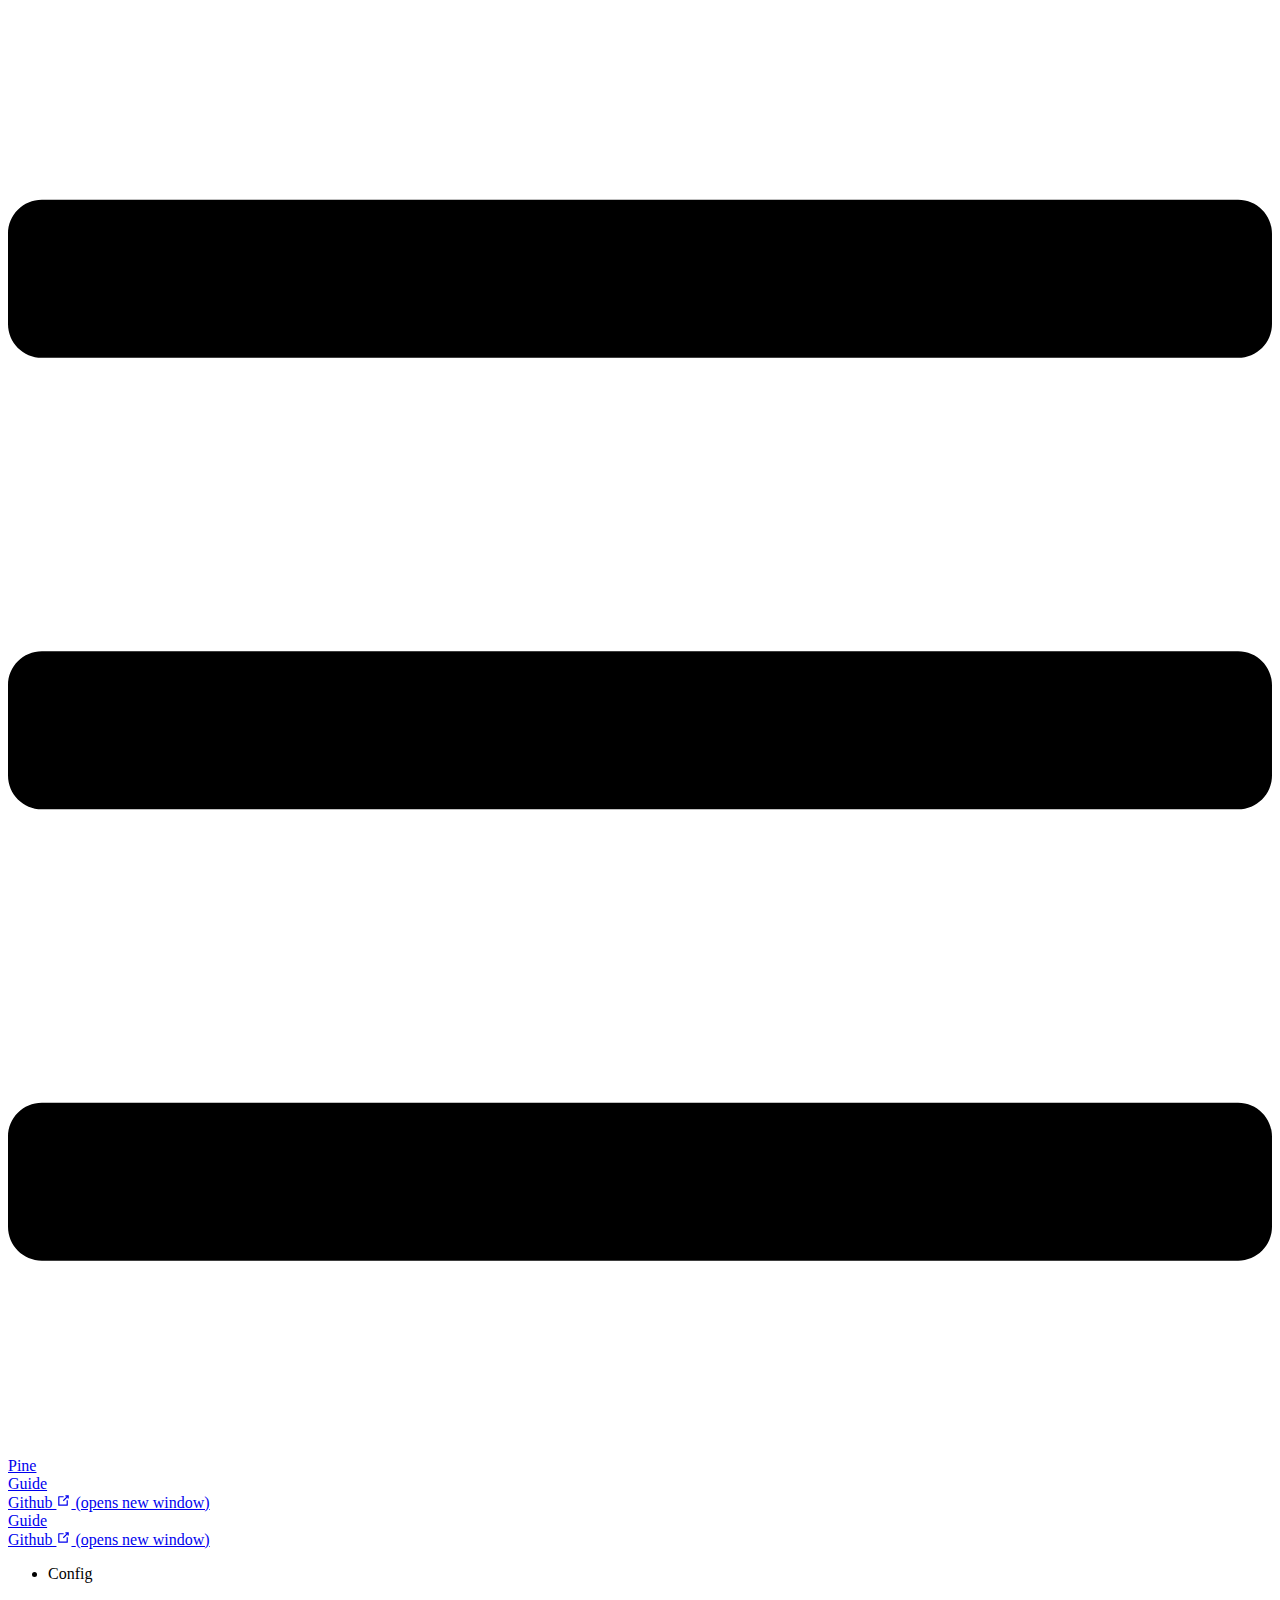
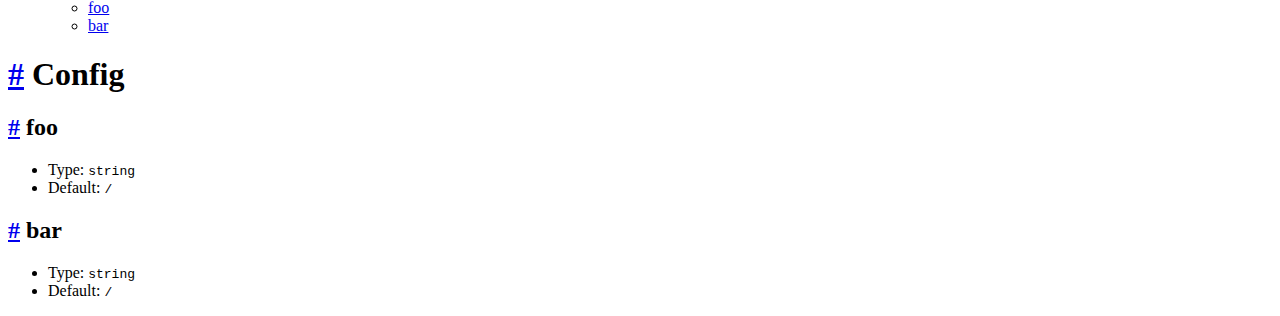
==== commit ab08b4d6: "changed links" ====
--- a/config/index.html
+++ b/config/index.html
@@ -11,19 +11,19 @@
     <meta name="apple-mobile-web-app-capable" content="yes">
     <meta name="apple-mobile-web-app-status-bar-style" content="black">
     
-    <link rel="preload" href="/assets/css/0.styles.39a267be.css" as="style"><link rel="preload" href="/assets/js/app.b1ec6d34.js" as="script"><link rel="preload" href="/assets/js/2.e7767448.js" as="script"><link rel="preload" href="/assets/js/10.a19253a8.js" as="script"><link rel="prefetch" href="/assets/js/11.ebd62ddd.js"><link rel="prefetch" href="/assets/js/12.dfc4c2cf.js"><link rel="prefetch" href="/assets/js/13.0dc59c87.js"><link rel="prefetch" href="/assets/js/14.77c9f6ec.js"><link rel="prefetch" href="/assets/js/15.d4dd7ac7.js"><link rel="prefetch" href="/assets/js/16.641fc0c1.js"><link rel="prefetch" href="/assets/js/17.ef81d6ae.js"><link rel="prefetch" href="/assets/js/18.2c83feb0.js"><link rel="prefetch" href="/assets/js/19.b9b3221e.js"><link rel="prefetch" href="/assets/js/3.e2c10d88.js"><link rel="prefetch" href="/assets/js/4.1ddbd436.js"><link rel="prefetch" href="/assets/js/5.36d3f813.js"><link rel="prefetch" href="/assets/js/6.9d0b0da1.js"><link rel="prefetch" href="/assets/js/7.0ec991a2.js"><link rel="prefetch" href="/assets/js/8.6fa378a0.js"><link rel="prefetch" href="/assets/js/9.0c739134.js">
-    <link rel="stylesheet" href="/assets/css/0.styles.39a267be.css">
+    <link rel="preload" href="/pine-docs/assets/css/0.styles.4ef86038.css" as="style"><link rel="preload" href="/pine-docs/assets/js/app.97f184ca.js" as="script"><link rel="preload" href="/pine-docs/assets/js/2.e7767448.js" as="script"><link rel="preload" href="/pine-docs/assets/js/10.a19253a8.js" as="script"><link rel="prefetch" href="/pine-docs/assets/js/11.e033ff71.js"><link rel="prefetch" href="/pine-docs/assets/js/12.8a958b05.js"><link rel="prefetch" href="/pine-docs/assets/js/13.84c6de1e.js"><link rel="prefetch" href="/pine-docs/assets/js/14.00245dee.js"><link rel="prefetch" href="/pine-docs/assets/js/15.d4dd7ac7.js"><link rel="prefetch" href="/pine-docs/assets/js/16.9314532d.js"><link rel="prefetch" href="/pine-docs/assets/js/17.5b39fc09.js"><link rel="prefetch" href="/pine-docs/assets/js/18.3b71c09d.js"><link rel="prefetch" href="/pine-docs/assets/js/19.2187fbb5.js"><link rel="prefetch" href="/pine-docs/assets/js/3.f4344832.js"><link rel="prefetch" href="/pine-docs/assets/js/4.69396bcb.js"><link rel="prefetch" href="/pine-docs/assets/js/5.8060a85b.js"><link rel="prefetch" href="/pine-docs/assets/js/6.9d0b0da1.js"><link rel="prefetch" href="/pine-docs/assets/js/7.0ec991a2.js"><link rel="prefetch" href="/pine-docs/assets/js/8.6fa378a0.js"><link rel="prefetch" href="/pine-docs/assets/js/9.0c739134.js">
+    <link rel="stylesheet" href="/pine-docs/assets/css/0.styles.4ef86038.css">
   </head>
   <body>
-    <div id="app" data-server-rendered="true"><div class="theme-container"><header class="navbar"><div class="sidebar-button"><svg xmlns="http://www.w3.org/2000/svg" aria-hidden="true" role="img" viewBox="0 0 448 512" class="icon"><path fill="currentColor" d="M436 124H12c-6.627 0-12-5.373-12-12V80c0-6.627 5.373-12 12-12h424c6.627 0 12 5.373 12 12v32c0 6.627-5.373 12-12 12zm0 160H12c-6.627 0-12-5.373-12-12v-32c0-6.627 5.373-12 12-12h424c6.627 0 12 5.373 12 12v32c0 6.627-5.373 12-12 12zm0 160H12c-6.627 0-12-5.373-12-12v-32c0-6.627 5.373-12 12-12h424c6.627 0 12 5.373 12 12v32c0 6.627-5.373 12-12 12z"></path></svg></div> <a href="/" class="home-link router-link-active"><!----> <span class="site-name">Pine</span></a> <div class="links"><!----> <nav class="nav-links can-hide"><div class="nav-item"><a href="/guide/" class="nav-link">
+    <div id="app" data-server-rendered="true"><div class="theme-container"><header class="navbar"><div class="sidebar-button"><svg xmlns="http://www.w3.org/2000/svg" aria-hidden="true" role="img" viewBox="0 0 448 512" class="icon"><path fill="currentColor" d="M436 124H12c-6.627 0-12-5.373-12-12V80c0-6.627 5.373-12 12-12h424c6.627 0 12 5.373 12 12v32c0 6.627-5.373 12-12 12zm0 160H12c-6.627 0-12-5.373-12-12v-32c0-6.627 5.373-12 12-12h424c6.627 0 12 5.373 12 12v32c0 6.627-5.373 12-12 12zm0 160H12c-6.627 0-12-5.373-12-12v-32c0-6.627 5.373-12 12-12h424c6.627 0 12 5.373 12 12v32c0 6.627-5.373 12-12 12z"></path></svg></div> <a href="/pine-docs/" class="home-link router-link-active"><!----> <span class="site-name">Pine</span></a> <div class="links"><!----> <nav class="nav-links can-hide"><div class="nav-item"><a href="/pine-docs/guide/" class="nav-link">
   Guide
 </a></div><div class="nav-item"><a href="https://github.com/Palladium02/pine" target="_blank" rel="noopener noreferrer" class="nav-link external">
   Github
-  <span><svg xmlns="http://www.w3.org/2000/svg" aria-hidden="true" focusable="false" x="0px" y="0px" viewBox="0 0 100 100" width="15" height="15" class="icon outbound"><path fill="currentColor" d="M18.8,85.1h56l0,0c2.2,0,4-1.8,4-4v-32h-8v28h-48v-48h28v-8h-32l0,0c-2.2,0-4,1.8-4,4v56C14.8,83.3,16.6,85.1,18.8,85.1z"></path> <polygon fill="currentColor" points="45.7,48.7 51.3,54.3 77.2,28.5 77.2,37.2 85.2,37.2 85.2,14.9 62.8,14.9 62.8,22.9 71.5,22.9"></polygon></svg> <span class="sr-only">(opens new window)</span></span></a></div> <!----></nav></div></header> <div class="sidebar-mask"></div> <aside class="sidebar"><nav class="nav-links"><div class="nav-item"><a href="/guide/" class="nav-link">
+  <span><svg xmlns="http://www.w3.org/2000/svg" aria-hidden="true" focusable="false" x="0px" y="0px" viewBox="0 0 100 100" width="15" height="15" class="icon outbound"><path fill="currentColor" d="M18.8,85.1h56l0,0c2.2,0,4-1.8,4-4v-32h-8v28h-48v-48h28v-8h-32l0,0c-2.2,0-4,1.8-4,4v56C14.8,83.3,16.6,85.1,18.8,85.1z"></path> <polygon fill="currentColor" points="45.7,48.7 51.3,54.3 77.2,28.5 77.2,37.2 85.2,37.2 85.2,14.9 62.8,14.9 62.8,22.9 71.5,22.9"></polygon></svg> <span class="sr-only">(opens new window)</span></span></a></div> <!----></nav></div></header> <div class="sidebar-mask"></div> <aside class="sidebar"><nav class="nav-links"><div class="nav-item"><a href="/pine-docs/guide/" class="nav-link">
   Guide
 </a></div><div class="nav-item"><a href="https://github.com/Palladium02/pine" target="_blank" rel="noopener noreferrer" class="nav-link external">
   Github
-  <span><svg xmlns="http://www.w3.org/2000/svg" aria-hidden="true" focusable="false" x="0px" y="0px" viewBox="0 0 100 100" width="15" height="15" class="icon outbound"><path fill="currentColor" d="M18.8,85.1h56l0,0c2.2,0,4-1.8,4-4v-32h-8v28h-48v-48h28v-8h-32l0,0c-2.2,0-4,1.8-4,4v56C14.8,83.3,16.6,85.1,18.8,85.1z"></path> <polygon fill="currentColor" points="45.7,48.7 51.3,54.3 77.2,28.5 77.2,37.2 85.2,37.2 85.2,14.9 62.8,14.9 62.8,22.9 71.5,22.9"></polygon></svg> <span class="sr-only">(opens new window)</span></span></a></div> <!----></nav>  <ul class="sidebar-links"><li><section class="sidebar-group depth-0"><p class="sidebar-heading open"><span>Config</span> <!----></p> <ul class="sidebar-links sidebar-group-items"><li><a href="/config/#foo" class="sidebar-link">foo</a><ul class="sidebar-sub-headers"></ul></li><li><a href="/config/#bar" class="sidebar-link">bar</a><ul class="sidebar-sub-headers"></ul></li></ul></section></li></ul> </aside> <main class="page"> <div class="theme-default-content content__default"><h1 id="config"><a href="#config" class="header-anchor">#</a> Config</h1> <h2 id="foo"><a href="#foo" class="header-anchor">#</a> foo</h2> <ul><li>Type: <code>string</code></li> <li>Default: <code>/</code></li></ul> <h2 id="bar"><a href="#bar" class="header-anchor">#</a> bar</h2> <ul><li>Type: <code>string</code></li> <li>Default: <code>/</code></li></ul></div> <footer class="page-edit"><!----> <!----></footer> <!----> </main></div><div class="global-ui"></div></div>
-    <script src="/assets/js/app.b1ec6d34.js" defer></script><script src="/assets/js/2.e7767448.js" defer></script><script src="/assets/js/10.a19253a8.js" defer></script>
+  <span><svg xmlns="http://www.w3.org/2000/svg" aria-hidden="true" focusable="false" x="0px" y="0px" viewBox="0 0 100 100" width="15" height="15" class="icon outbound"><path fill="currentColor" d="M18.8,85.1h56l0,0c2.2,0,4-1.8,4-4v-32h-8v28h-48v-48h28v-8h-32l0,0c-2.2,0-4,1.8-4,4v56C14.8,83.3,16.6,85.1,18.8,85.1z"></path> <polygon fill="currentColor" points="45.7,48.7 51.3,54.3 77.2,28.5 77.2,37.2 85.2,37.2 85.2,14.9 62.8,14.9 62.8,22.9 71.5,22.9"></polygon></svg> <span class="sr-only">(opens new window)</span></span></a></div> <!----></nav>  <ul class="sidebar-links"><li><section class="sidebar-group depth-0"><p class="sidebar-heading open"><span>Config</span> <!----></p> <ul class="sidebar-links sidebar-group-items"><li><a href="/pine-docs/config/#foo" class="sidebar-link">foo</a><ul class="sidebar-sub-headers"></ul></li><li><a href="/pine-docs/config/#bar" class="sidebar-link">bar</a><ul class="sidebar-sub-headers"></ul></li></ul></section></li></ul> </aside> <main class="page"> <div class="theme-default-content content__default"><h1 id="config"><a href="#config" class="header-anchor">#</a> Config</h1> <h2 id="foo"><a href="#foo" class="header-anchor">#</a> foo</h2> <ul><li>Type: <code>string</code></li> <li>Default: <code>/</code></li></ul> <h2 id="bar"><a href="#bar" class="header-anchor">#</a> bar</h2> <ul><li>Type: <code>string</code></li> <li>Default: <code>/</code></li></ul></div> <footer class="page-edit"><!----> <!----></footer> <!----> </main></div><div class="global-ui"></div></div>
+    <script src="/pine-docs/assets/js/app.97f184ca.js" defer></script><script src="/pine-docs/assets/js/2.e7767448.js" defer></script><script src="/pine-docs/assets/js/10.a19253a8.js" defer></script>
   </body>
 </html>
